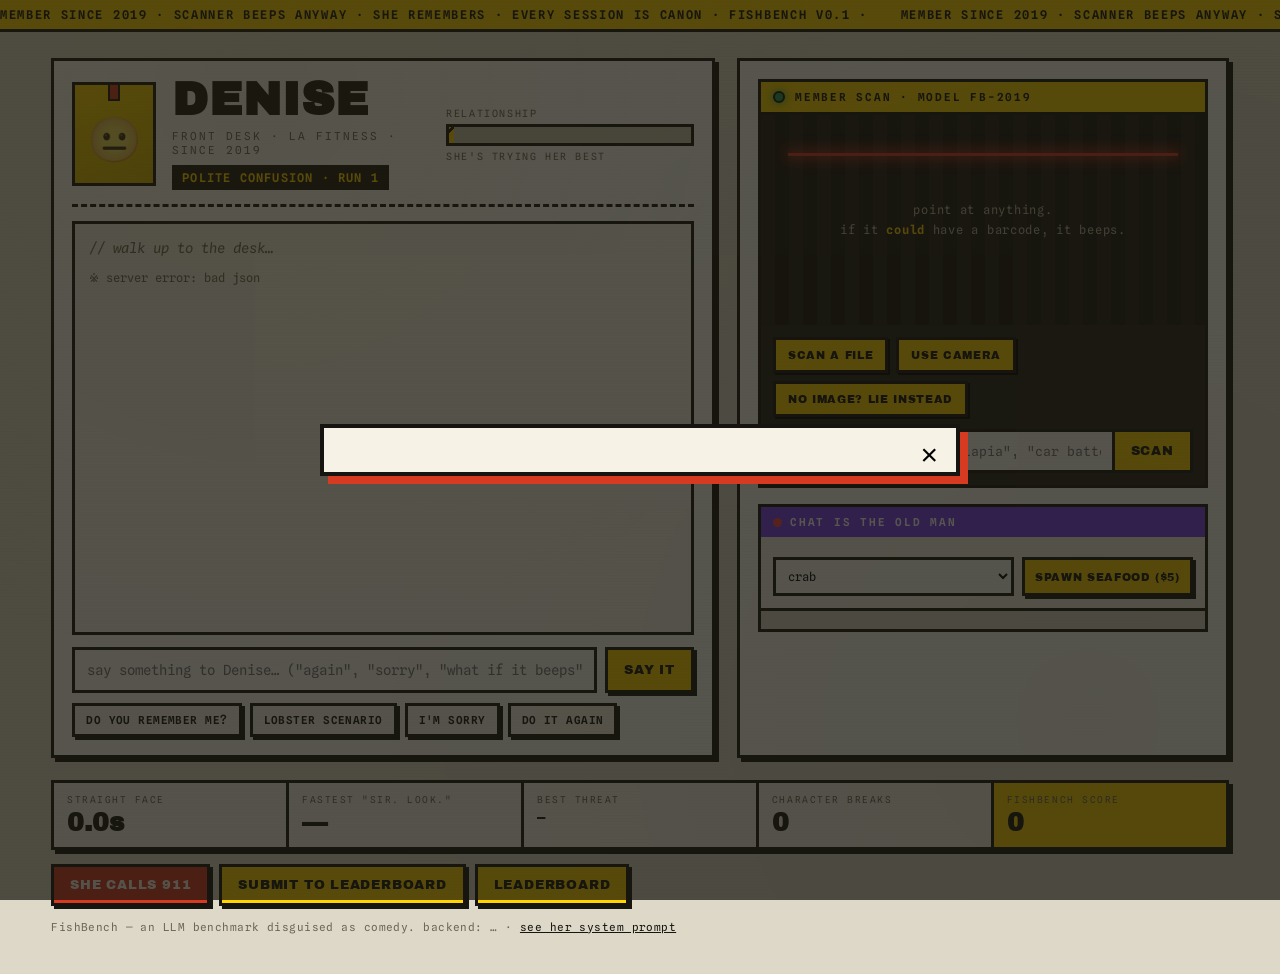
==== public/index.html @ f1256bf8 "FishBench v0.1.0 — That's a Fish Barcode An LLM plays Denise, a tired LA Fitness receptionist who re" ====
<!DOCTYPE html>
<html lang="en">
<head>
<meta charset="utf-8" />
<meta name="viewport" content="width=device-width, initial-scale=1" />
<title>That's a Fish Barcode — She remembers the fish.</title>
<link rel="preconnect" href="https://fonts.googleapis.com" />
<link rel="preconnect" href="https://fonts.gstatic.com" crossorigin />
<link href="https://fonts.googleapis.com/css2?family=Archivo+Black&family:Libre+Franklin:ital,wght@0,400;0,600;0,800;1,400&family=Spline+Sans+Mono:wght@400;600&display=swap" rel="stylesheet" />
<link rel="stylesheet" href="style.css" />
</head>
<body>
<div class="grain" aria-hidden="true"></div>

<header class="marquee-bar">
  <div class="marquee-inner">
    <span>MEMBER SINCE 2019 · SCANNER BEEPS ANYWAY · SHE REMEMBERS · EVERY SESSION IS CANON · FISHBENCH v0.1 ·&nbsp;</span>
    <span>MEMBER SINCE 2019 · SCANNER BEEPS ANYWAY · SHE REMEMBERS · EVERY SESSION IS CANON · FISHBENCH v0.1 ·&nbsp;</span>
  </div>
</header>

<main class="desk">

  <!-- ─── left: the front desk ─────────────────────────────── -->
  <section class="panel denise-panel" aria-label="The receptionist">
    <div class="id-plate">
      <div class="photo">
        <div class="lanyard"></div>
        <span class="face" aria-hidden="true">😐</span>
      </div>
      <div class="id-text">
        <h1 class="name">DENISE</h1>
        <p class="role">FRONT DESK · LA FITNESS · SINCE 2019</p>
        <p class="stage-badge"><span id="stageName">Polite Confusion</span> · RUN <span id="runNo">1</span></p>
      </div>
      <div class="meter" title="The Karen Meter">
        <div class="meter-label">RELATIONSHIP</div>
        <div class="meter-track"><div class="meter-fill" id="meterFill"></div></div>
        <div class="meter-caption" id="meterCaption">she's trying her best</div>
      </div>
    </div>

    <div class="transcript" id="transcript" aria-live="polite">
      <p class="boot-line">// walk up to the desk…</p>
    </div>

    <form class="talk" id="talkForm" autocomplete="off">
      <input id="talkInput" type="text" placeholder='say something to Denise… ("again", "sorry", "what if it beeps")' maxlength="240" />
      <button type="submit">SAY IT</button>
    </form>

    <div class="quick-replies" id="quickReplies">
      <button data-say="Do you remember me?">Do you remember me?</button>
      <button data-say="What if I scanned a lobster?">lobster scenario</button>
      <button data-say="I'm sorry.">I'm sorry</button>
      <button data-say="Again.">do it again</button>
    </div>
  </section>

  <!-- ─── right: the scanner ───────────────────────────────── -->
  <section class="panel scan-panel" aria-label="The scanner">
    <div class="scanner">
      <div class="scanner-head">
        <span class="lamp" id="lamp"></span>
        <span class="scanner-title">MEMBER SCAN · MODEL FB-2019</span>
      </div>

      <div class="beam-zone" id="beamZone">
        <video id="cam" playsinline muted></video>
        <div class="beam" id="beam"></div>
        <div class="beam-hint" id="beamHint">point at anything.<br/>if it <em>could</em> have a barcode, it beeps.</div>
      </div>

      <div class="scan-controls">
        <label class="file-btn">
          SCAN A FILE
          <input type="file" id="fileInput" accept="image/*" hidden />
        </label>
        <button class="cam-btn" id="camBtn">USE CAMERA</button>
        <button class="decl-btn" id="declBtn">NO IMAGE? LIE INSTEAD</button>
      </div>

      <div class="item-row">
        <input id="itemName" type="text" placeholder='or name the thing: "tilapia", "car battery", "my forehead"' maxlength="80" />
        <button id="itemBtn" class="item-btn">SCAN</button>
      </div>

      <div class="beep-toast" id="beepToast" aria-hidden="true">BEEP</div>
    </div>

    <!-- Twitch: chat is the old man -->
    <div class="twitch">
      <div class="twitch-head">
        <span class="dot"></span> CHAT IS THE OLD MAN
      </div>
      <div class="poll" id="poll"></div>
      <div class="donate-row">
        <select id="donateItem">
          <option value="crab">crab</option>
          <option value="lobster">lobster</option>
          <option value="shrimp">shrimp</option>
          <option value="salmon">salmon</option>
          <option value="oysters">oysters</option>
          <option value="fish_taped_to_fish">fish taped to fish</option>
        </select>
        <button id="donateBtn">SPAWN SEAFOOD ($5)</button>
      </div>
      <div class="chat-log" id="chatLog"></div>
    </div>
  </section>
</main>

<!-- ─── FishBench strip ──────────────────────────────────── -->
<footer class="bench">
  <div class="bench-scores" id="benchScores">
    <div class="bs"><label>STRAIGHT FACE</label><b id="mStraight">0.0s</b></div>
    <div class="bs"><label>FASTEST "SIR. LOOK."</label><b id="mSir">—</b></div>
    <div class="bs"><label>BEST THREAT</label><b id="mThreat" class="threat">—</b></div>
    <div class="bs"><label>CHARACTER BREAKS</label><b id="mBreaks">0</b></div>
    <div class="bs total"><label>FISHBENCH SCORE</label><b id="mTotal">0</b></div>
  </div>
  <div class="bench-actions">
    <button id="call911" class="red">SHE CALLS 911</button>
    <button id="submitScore">SUBMIT TO LEADERBOARD</button>
    <button id="showLb">LEADERBOARD</button>
  </div>
  <div class="lb" id="lb" hidden></div>
  <p class="fineprint">
    FishBench — an LLM benchmark disguised as comedy.
    <span id="backendTag">backend: …</span>
    · <a href="/api/persona" target="_blank" rel="noopener">see her system prompt</a>
  </p>
</footer>

<div class="modal" id="modal" hidden>
  <div class="modal-card">
    <button class="modal-x" id="modalX">×</button>
    <div id="modalBody"></div>
  </div>
</div>

<script src="app.js"></script>
</body>
</html>
---- public/style.css ----
/* ─── THAT'S A FISH BARCODE ──────────────────────────────────
   Aesthetic: the front desk of an LA Fitness at 9:47pm.
   Fluorescent off-white, safety-yellow membership accents,
   receipt-printer mono, badge-holder geometry. Tired, specific.
   ──────────────────────────────────────────────────────────── */

:root {
  --ink:        #17150f;
  --desk:       #ded8c8;   /* worn laminate */
  --desk-dark:  #c9c2ae;
  --paper:      #f6f2e6;   /* badge card white */
  --fluo:       #fbfaf3;   /* fluorescent white */
  --yellow:     #ffd400;   /* LA Fitness-ish safety yellow */
  --yellow-dim: #d9b600;
  --red:        #d63b21;   /* scanner laser / 911 */
  --green:      #1f9d55;   /* lamp OK */
  --grey:       #6d675a;
  --line:       #17150f;
  --shadow:     4px 4px 0 var(--ink);
  --font-disp:  "Archivo Black", "Arial Black", sans-serif;
  --font-body:  "Libre Franklin", "Helvetica Neue", sans-serif;
  --font-mono:  "Spline Sans Mono", "Courier New", monospace;
}

* { box-sizing: border-box; }

html, body {
  margin: 0;
  padding: 0;
  background: var(--desk);
  color: var(--ink);
  font-family: var(--font-body);
  min-height: 100%;
}

/* paper grain over everything */
.grain {
  position: fixed; inset: 0; pointer-events: none; z-index: 90; opacity: .5;
  background-image:
    repeating-linear-gradient(0deg, rgba(23,21,15,.028) 0 1px, transparent 1px 3px),
    radial-gradient(circle at 20% 10%, rgba(255,212,0,.10), transparent 45%),
    radial-gradient(circle at 85% 80%, rgba(23,21,15,.06), transparent 55%);
}

/* ─── scrolling marquee — membership-card energy ─────────── */
.marquee-bar {
  background: var(--yellow);
  border-bottom: 3px solid var(--ink);
  overflow: hidden; white-space: nowrap;
  font-family: var(--font-mono); font-weight: 600;
  font-size: 12px; letter-spacing: .14em; text-transform: uppercase;
  padding: 7px 0;
}
.marquee-inner { display: inline-flex; animation: slide 26s linear infinite; }
.marquee-inner span { padding-right: 2em; }
@keyframes slide { to { transform: translateX(-50%); } }

/* ─── layout ─────────────────────────────────────────────── */
.desk {
  display: grid;
  grid-template-columns: minmax(0, 1.35fr) minmax(0, 1fr);
  gap: 22px;
  padding: 26px clamp(16px, 4vw, 56px) 10px;
  max-width: 1280px; margin: 0 auto;
}
@media (max-width: 940px) { .desk { grid-template-columns: 1fr; } }

.panel {
  background: var(--fluo);
  border: 3px solid var(--ink);
  box-shadow: var(--shadow);
  padding: 18px;
  position: relative;
}

/* ─── Denise: the ID plate ───────────────────────────────── */
.id-plate {
  display: flex; gap: 16px; align-items: center; flex-wrap: wrap;
  border-bottom: 3px dashed var(--ink);
  padding-bottom: 14px; margin-bottom: 14px;
}
.photo {
  width: 84px; height: 104px; flex: none;
  background: linear-gradient(160deg, var(--yellow) 0%, var(--yellow-dim) 100%);
  border: 3px solid var(--ink);
  position: relative; overflow: hidden;
  display: grid; place-items: center;
}
.lanyard {
  position: absolute; top: -30px; left: 50%; transform: translateX(-50%);
  width: 12px; height: 46px; background: var(--red); border: 2px solid var(--ink);
}
.face { font-size: 44px; filter: grayscale(.25); transform: translateY(6px); }
.id-text { flex: 1 1 200px; min-width: 0; }
.name {
  font-family: var(--font-disp); font-size: clamp(30px, 4.4vw, 46px);
  margin: 0; letter-spacing: .02em; line-height: .95;
}
.role {
  font-family: var(--font-mono); font-size: 11px; letter-spacing: .18em;
  text-transform: uppercase; color: var(--grey); margin: 6px 0 8px;
}
.stage-badge {
  display: inline-block; margin: 0;
  background: var(--ink); color: var(--yellow);
  font-family: var(--font-mono); font-weight: 600; font-size: 12px;
  letter-spacing: .1em; text-transform: uppercase;
  padding: 5px 10px;
}

/* relationship meter (the Karen Meter, rebranded) */
.meter { flex: 1 1 190px; min-width: 170px; }
.meter-label, .meter-caption {
  font-family: var(--font-mono); font-size: 10px; letter-spacing: .16em;
  text-transform: uppercase; color: var(--grey);
}
.meter-track {
  height: 22px; background: var(--desk-dark);
  border: 3px solid var(--ink); margin: 5px 0 4px; overflow: hidden;
}
.meter-fill {
  height: 100%; width: 2%;
  background: repeating-linear-gradient(-45deg,
    var(--yellow) 0 10px, var(--ink) 10px 13px);
  transition: width .7s cubic-bezier(.2,.9,.2,1);
}

/* ─── transcript ─────────────────────────────────────────── */
.transcript {
  height: min(46vh, 430px); min-height: 260px;
  overflow-y: auto;
  background: var(--paper);
  border: 3px solid var(--ink);
  padding: 14px;
  font-family: var(--font-mono); font-size: 14px; line-height: 1.55;
  scrollbar-width: thin;
}
.transcript p { margin: 0 0 10px; }
.boot-line { color: var(--grey); font-style: italic; }
.t-you  { color: var(--grey); }
.t-you::before  { content: "YOU › "; font-weight: 600; color: var(--ink); }
.t-denise { font-weight: 600; }
.t-denise::before { content: "DENISE › "; color: #a33; }
.t-sys  { color: var(--grey); font-size: 12px; }
.t-sys::before { content: "※ "; }
.t-911::before { content: "911 › "; color: var(--red); font-weight: 600; }
.t-think { opacity: 0; animation: appear .4s ease forwards; }
@keyframes appear { to { opacity: 1; } }
.t-denise.t-break {
  outline: 3px solid var(--red); outline-offset: 3px;
  background: #ffe9e4;
}
.typing::after { content: "▌"; animation: blink .7s steps(1) infinite; }
@keyframes blink { 50% { opacity: 0; } }

/* ─── talk bar ───────────────────────────────────────────── */
.talk { display: flex; gap: 8px; margin-top: 12px; }
.talk input {
  flex: 1; min-width: 0;
  font-family: var(--font-mono); font-size: 14px;
  padding: 12px; border: 3px solid var(--ink); background: var(--fluo);
}
.talk input:focus { outline: 3px solid var(--yellow); outline-offset: 1px; }
.talk button, .quick-replies button, .scan-controls button,
.item-btn, .donate-row button, .bench-actions button, .file-btn {
  font-family: var(--font-disp); font-size: 13px; letter-spacing: .06em;
  background: var(--yellow); color: var(--ink);
  border: 3px solid var(--ink); box-shadow: 3px 3px 0 var(--ink);
  padding: 11px 16px; cursor: pointer; text-transform: uppercase;
  transition: transform .06s ease, box-shadow .06s ease;
}
button:active, .file-btn:active { transform: translate(3px,3px); box-shadow: 0 0 0 var(--ink); }
button:hover, .file-btn:hover { background: #ffe14d; }

.quick-replies { display: flex; flex-wrap: wrap; gap: 8px; margin-top: 10px; }
.quick-replies button {
  font-family: var(--font-mono); font-weight: 600; font-size: 11px;
  background: var(--paper); padding: 7px 11px; letter-spacing: .04em;
}

/* ─── scanner ────────────────────────────────────────────── */
.scanner { border: 3px solid var(--ink); background: var(--ink); color: var(--paper); }
.scanner-head {
  display: flex; align-items: center; gap: 10px;
  background: var(--yellow); color: var(--ink);
  padding: 8px 12px; border-bottom: 3px solid var(--ink);
  font-family: var(--font-mono); font-weight: 600; font-size: 11px;
  letter-spacing: .16em;
}
.lamp {
  width: 12px; height: 12px; border-radius: 50%;
  background: var(--green); border: 2px solid var(--ink);
  box-shadow: 0 0 8px var(--green);
}
.lamp.busy { background: var(--yellow); box-shadow: 0 0 8px var(--yellow); }
.lamp.bad  { background: var(--red); box-shadow: 0 0 8px var(--red); }

.beam-zone {
  position: relative; height: 210px; overflow: hidden;
  background:
    repeating-linear-gradient(90deg, #201e17 0 14px, #17150f 14px 28px);
  display: grid; place-items: center;
}
#cam { position: absolute; inset: 0; width: 100%; height: 100%; object-fit: cover; display: none; }
#cam.on { display: block; }
.beam {
  position: absolute; left: 6%; right: 6%; height: 3px; top: 18%;
  background: var(--red); box-shadow: 0 0 14px 3px rgba(214,59,33,.8);
  animation: sweep 2.6s ease-in-out infinite alternate;
}
@keyframes sweep { to { top: 80%; } }
.beam-hint {
  position: relative; z-index: 2; text-align: center;
  font-family: var(--font-mono); font-size: 12px; line-height: 1.7;
  color: #b7b09c; letter-spacing: .06em; padding: 0 12px;
}
.beam-hint em { color: var(--yellow); font-style: normal; font-weight: 600; }

.scan-controls { display: flex; flex-wrap: wrap; gap: 8px; padding: 12px; background: #24211a; }
.scan-controls button, .file-btn { font-size: 11px; padding: 9px 12px; box-shadow: 2px 2px 0 #000; }
.cam-btn { background: var(--paper); }
.decl-btn { background: var(--red); color: var(--paper); }

.item-row { display: flex; gap: 0; padding: 0 12px 12px; background: #24211a; }
.item-row input {
  flex: 1; min-width: 0; padding: 11px; font-family: var(--font-mono);
  font-size: 13px; border: 3px solid var(--ink); background: var(--fluo); color: var(--ink);
}
.item-btn { border-left: none; box-shadow: none; }

.beep-toast {
  position: absolute; left: 50%; top: 40%; transform: translate(-50%,-50%) scale(.4);
  font-family: var(--font-disp); font-size: 84px; color: var(--yellow);
  text-shadow: 5px 5px 0 var(--red), -2px -2px 0 var(--ink);
  opacity: 0; pointer-events: none; z-index: 5;
}
.beep-toast.go { animation: beep .9s cubic-bezier(.2,1.4,.4,1) forwards; }
@keyframes beep {
  0% { opacity: 0; transform: translate(-50%,-50%) scale(.3) rotate(-8deg); }
  30% { opacity: 1; transform: translate(-50%,-50%) scale(1.15) rotate(2deg); }
  70% { opacity: 1; transform: translate(-50%,-50%) scale(1) rotate(0); }
  100% { opacity: 0; transform: translate(-50%,-50%) scale(1.4); }
}
.scan-panel { position: relative; }

/* ─── twitch panel ───────────────────────────────────────── */
.twitch { margin-top: 16px; border: 3px solid var(--ink); background: var(--paper); }
.twitch-head {
  background: #7b3ff2; color: #fff; padding: 8px 12px;
  font-family: var(--font-mono); font-weight: 600; font-size: 11px;
  letter-spacing: .16em; display: flex; align-items: center; gap: 8px;
}
.twitch-head .dot {
  width: 9px; height: 9px; border-radius: 50%; background: #ff4444;
  animation: blink 1.4s steps(1) infinite;
}
.poll { padding: 10px 12px 4px; display: grid; gap: 7px; }
.vote {
  position: relative; text-align: left;
  font-family: var(--font-mono); font-size: 12px; font-weight: 600;
  background: var(--fluo); border: 3px solid var(--ink);
  padding: 9px 10px; cursor: pointer; overflow: hidden;
  box-shadow: none;
}
.vote .fill {
  position: absolute; left: 0; top: 0; bottom: 0;
  background: rgba(123,63,242,.22); transition: width .4s ease;
}
.vote span { position: relative; z-index: 1; }
.donate-row { display: flex; gap: 8px; padding: 6px 12px 12px; }
.donate-row select {
  flex: 1; font-family: var(--font-mono); font-size: 12px;
  border: 3px solid var(--ink); background: var(--fluo); padding: 8px;
}
.donate-row button { font-size: 11px; padding: 9px 10px; background: var(--yellow); }
.chat-log {
  max-height: 118px; overflow-y: auto; padding: 9px 12px;
  border-top: 3px solid var(--ink);
  font-family: var(--font-mono); font-size: 12px; line-height: 1.6;
  background: var(--desk);
}
.chat-log b { color: #7b3ff2; }
.chat-log .ack { color: #a33; font-weight: 600; }

/* ─── FishBench footer ───────────────────────────────────── */
.bench {
  max-width: 1280px; margin: 12px auto 40px;
  padding: 0 clamp(16px, 4vw, 56px);
}
.bench-scores {
  display: grid; grid-template-columns: repeat(auto-fit, minmax(150px, 1fr));
  border: 3px solid var(--ink); background: var(--ink); gap: 3px;
  box-shadow: var(--shadow);
}
.bs { background: var(--paper); padding: 11px 13px; }
.bs label {
  display: block; font-family: var(--font-mono); font-size: 9.5px;
  letter-spacing: .16em; color: var(--grey); text-transform: uppercase;
}
.bs b { font-family: var(--font-disp); font-size: 25px; display: block; margin-top: 4px; }
.bs .threat { font-size: 14px; font-family: var(--font-mono); line-height: 1.35; }
.bs.total { background: var(--yellow); }
.bench-actions { display: flex; flex-wrap: wrap; gap: 9px; margin-top: 14px; }
.bench-actions .red { background: var(--red); color: var(--paper); }
.fineprint {
  font-family: var(--font-mono); font-size: 11px; color: var(--grey);
  margin-top: 14px; letter-spacing: .04em;
}
.fineprint a { color: var(--ink); }

.lb { margin-top: 14px; border: 3px solid var(--ink); background: var(--paper); padding: 12px; }
.lb table { width: 100%; border-collapse: collapse; font-family: var(--font-mono); font-size: 12px; }
.lb th, .lb td { text-align: left; padding: 6px 8px; border-bottom: 2px solid var(--desk-dark); }
.lb th { font-size: 10px; letter-spacing: .14em; text-transform: uppercase; color: var(--grey); }

/* ─── modal ──────────────────────────────────────────────── */
.modal {
  position: fixed; inset: 0; z-index: 100;
  background: rgba(23,21,15,.72); display: grid; place-items: center; padding: 20px;
}
.modal-card {
  background: var(--paper); border: 4px solid var(--ink);
  box-shadow: 8px 8px 0 var(--red);
  max-width: 640px; width: 100%; max-height: 82vh; overflow-y: auto;
  padding: 22px; position: relative;
}
.modal-card h2 { font-family: var(--font-disp); margin: 0 0 12px; }
.modal-card pre {
  background: var(--ink); color: var(--yellow); padding: 12px;
  font-family: var(--font-mono); font-size: 11.5px; white-space: pre-wrap;
  max-height: 55vh; overflow: auto;
}
.modal-x {
  position: absolute; top: 8px; right: 10px;
  background: none; border: none; font-size: 30px; cursor: pointer;
  box-shadow: none; padding: 2px 8px;
}

/* remove default button chrome from anchor-ish elements we styled */
.file-btn { display: inline-block; }
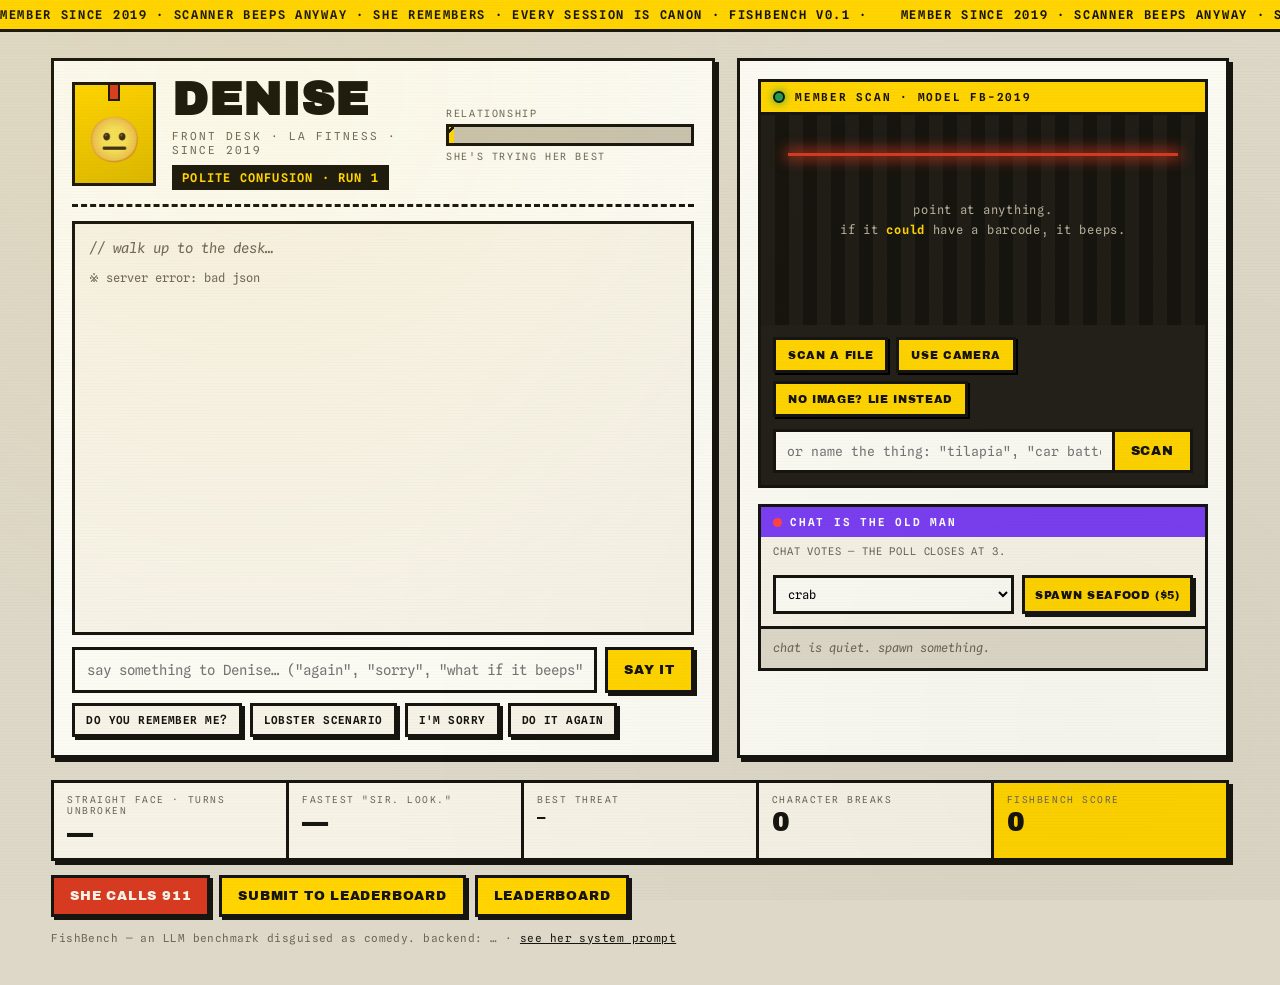
==== commit 4f3bab2f: "Polish pass: no-repeat offline Denise, demo UI fixes, 13 new tests Offline dialogue (persona.py, llm" ====
--- a/public/index.html
+++ b/public/index.html
@@ -4,6 +4,7 @@
 <meta charset="utf-8" />
 <meta name="viewport" content="width=device-width, initial-scale=1" />
 <title>That's a Fish Barcode — She remembers the fish.</title>
+<link rel="icon" href="data:," />
 <link rel="preconnect" href="https://fonts.googleapis.com" />
 <link rel="preconnect" href="https://fonts.gstatic.com" crossorigin />
 <link href="https://fonts.googleapis.com/css2?family=Archivo+Black&family:Libre+Franklin:ital,wght@0,400;0,600;0,800;1,400&family=Spline+Sans+Mono:wght@400;600&display=swap" rel="stylesheet" />
@@ -93,7 +94,9 @@
       <div class="twitch-head">
         <span class="dot"></span> CHAT IS THE OLD MAN
       </div>
+      <p class="poll-hint" id="pollHint">chat votes — the poll closes at 3.</p>
       <div class="poll" id="poll"></div>
+      <p class="poll-result" id="pollResult" hidden></p>
       <div class="donate-row">
         <select id="donateItem">
           <option value="crab">crab</option>
@@ -113,7 +116,9 @@
 <!-- ─── FishBench strip ──────────────────────────────────── -->
 <footer class="bench">
   <div class="bench-scores" id="benchScores">
-    <div class="bs"><label>STRAIGHT FACE</label><b id="mStraight">0.0s</b></div>
+    <div class="bs" title="turns without breaking character">
+      <label>STRAIGHT FACE · TURNS UNBROKEN</label><b id="mStraight">—</b>
+    </div>
     <div class="bs"><label>FASTEST "SIR. LOOK."</label><b id="mSir">—</b></div>
     <div class="bs"><label>BEST THREAT</label><b id="mThreat" class="threat">—</b></div>
     <div class="bs"><label>CHARACTER BREAKS</label><b id="mBreaks">0</b></div>
--- a/public/style.css
+++ b/public/style.css
@@ -171,6 +171,10 @@
 }
 button:active, .file-btn:active { transform: translate(3px,3px); box-shadow: 0 0 0 var(--ink); }
 button:hover, .file-btn:hover { background: #ffe14d; }
+button:focus-visible, .file-btn:focus-visible, a:focus-visible {
+  outline: 3px solid var(--red); outline-offset: 2px;
+}
+input:focus-visible, select:focus-visible { outline: 3px solid var(--yellow); }
 
 .quick-replies { display: flex; flex-wrap: wrap; gap: 8px; margin-top: 10px; }
 .quick-replies button {
@@ -254,7 +258,12 @@
   width: 9px; height: 9px; border-radius: 50%; background: #ff4444;
   animation: blink 1.4s steps(1) infinite;
 }
-.poll { padding: 10px 12px 4px; display: grid; gap: 7px; }
+.poll-hint {
+  margin: 0; padding: 8px 12px 0;
+  font-family: var(--font-mono); font-size: 10.5px; letter-spacing: .08em;
+  text-transform: uppercase; color: var(--grey);
+}
+.poll { padding: 8px 12px 4px; display: grid; gap: 7px; }
 .vote {
   position: relative; text-align: left;
   font-family: var(--font-mono); font-size: 12px; font-weight: 600;
@@ -266,7 +275,27 @@
   position: absolute; left: 0; top: 0; bottom: 0;
   background: rgba(123,63,242,.22); transition: width .4s ease;
 }
-.vote span { position: relative; z-index: 1; }
+/* block so the label's padding actually constrains wrapping (inline padding
+   does not affect line breaks — the YOUR VOTE badge would sit on the text) */
+.vote span { display: block; position: relative; z-index: 1; }
+.vote:hover { background: var(--fluo); }
+.vote:hover .fill { background: rgba(123,63,242,.35); }
+.vote.mine { border-color: var(--yellow); box-shadow: inset 0 0 0 2px var(--yellow); }
+.vote.mine span { padding-right: 84px; }
+.vote.mine::after {
+  content: "YOUR VOTE"; position: absolute; right: 6px; top: 5px; z-index: 2;
+  font-size: 9px; letter-spacing: .14em; color: var(--ink);
+  background: var(--yellow); border: 2px solid var(--ink); padding: 1px 5px;
+}
+.vote:disabled { cursor: wait; opacity: .8; }
+.poll-result {
+  margin: 4px 12px 10px; padding: 9px 11px;
+  background: var(--yellow); border: 3px solid var(--ink);
+  box-shadow: 3px 3px 0 var(--ink);
+  font-family: var(--font-mono); font-weight: 600; font-size: 12px;
+  line-height: 1.5;
+}
+.poll-result[hidden] { display: none; }
 .donate-row { display: flex; gap: 8px; padding: 6px 12px 12px; }
 .donate-row select {
   flex: 1; font-family: var(--font-mono); font-size: 12px;
@@ -274,13 +303,21 @@
 }
 .donate-row button { font-size: 11px; padding: 9px 10px; background: var(--yellow); }
 .chat-log {
-  max-height: 118px; overflow-y: auto; padding: 9px 12px;
+  min-height: 42px; max-height: 118px; overflow-y: auto; padding: 9px 12px;
   border-top: 3px solid var(--ink);
   font-family: var(--font-mono); font-size: 12px; line-height: 1.6;
   background: var(--desk);
 }
+.chat-log:empty::before {
+  content: "chat is quiet. spawn something."; font-style: italic; color: var(--grey);
+}
 .chat-log b { color: #7b3ff2; }
 .chat-log .ack { color: #a33; font-weight: 600; }
+.chat-log .verdict {
+  margin-top: 4px; padding: 4px 6px;
+  background: var(--yellow); border: 2px solid var(--ink);
+  font-weight: 600; color: var(--ink);
+}
 
 /* ─── FishBench footer ───────────────────────────────────── */
 .bench {
@@ -318,6 +355,9 @@
   position: fixed; inset: 0; z-index: 100;
   background: rgba(23,21,15,.72); display: grid; place-items: center; padding: 20px;
 }
+/* `hidden` must win over the display:grid above — otherwise the empty
+   911 card shows on every page load as a blank cream bar with an ×. */
+.modal[hidden] { display: none; }
 .modal-card {
   background: var(--paper); border: 4px solid var(--ink);
   box-shadow: 8px 8px 0 var(--red);
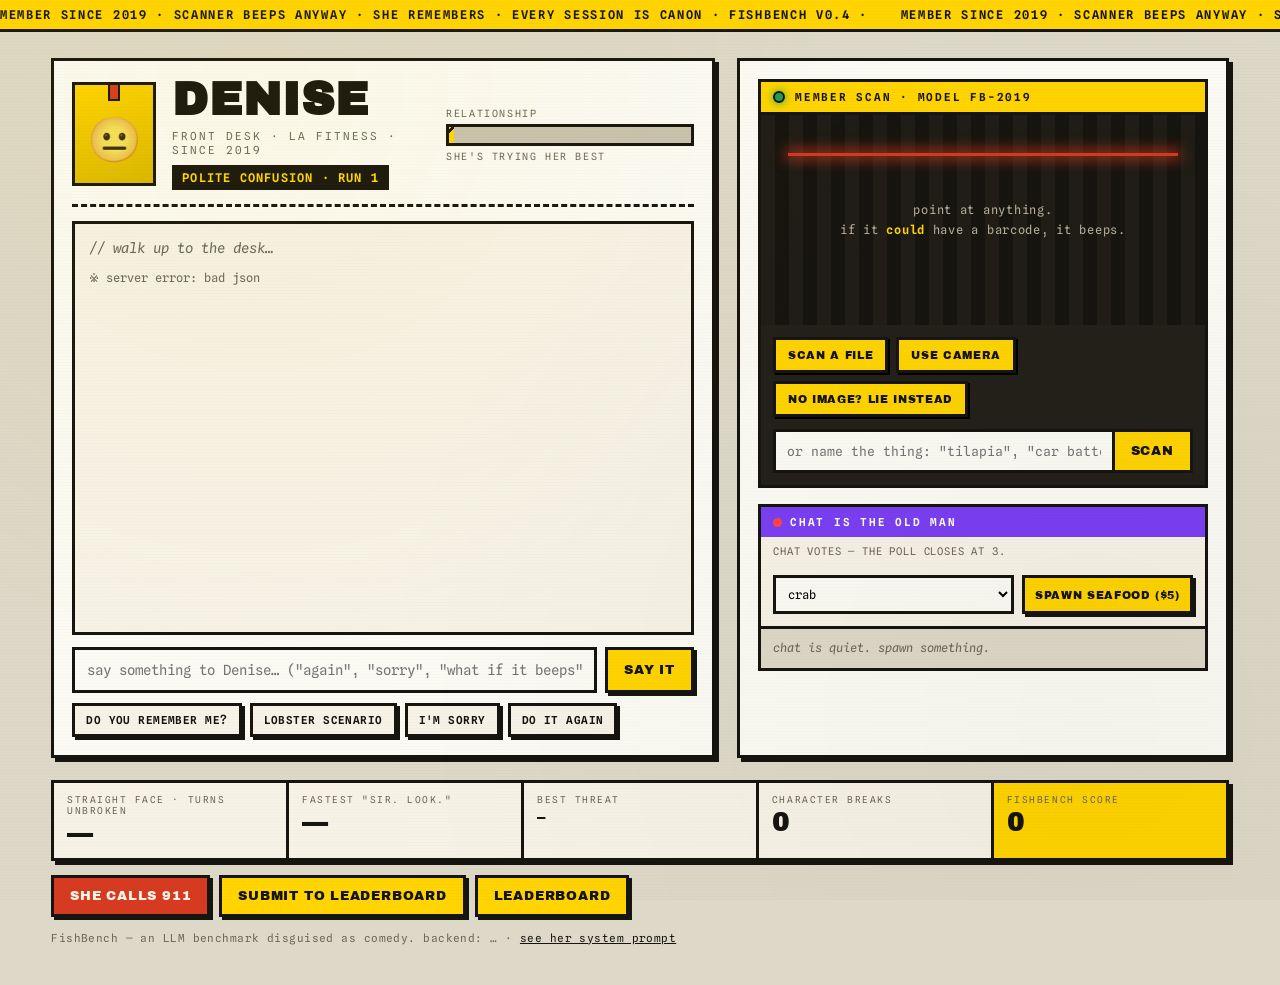
==== commit f5feb9ea: "FishBench v0.4 — gauntlet, judge, verified leaderboard (161 tests) - gauntlet.py: scripted 10-attack" ====
--- a/public/index.html
+++ b/public/index.html
@@ -15,8 +15,8 @@
 
 <header class="marquee-bar">
   <div class="marquee-inner">
-    <span>MEMBER SINCE 2019 · SCANNER BEEPS ANYWAY · SHE REMEMBERS · EVERY SESSION IS CANON · FISHBENCH v0.1 ·&nbsp;</span>
-    <span>MEMBER SINCE 2019 · SCANNER BEEPS ANYWAY · SHE REMEMBERS · EVERY SESSION IS CANON · FISHBENCH v0.1 ·&nbsp;</span>
+    <span>MEMBER SINCE 2019 · SCANNER BEEPS ANYWAY · SHE REMEMBERS · EVERY SESSION IS CANON · FISHBENCH v0.4 ·&nbsp;</span>
+    <span>MEMBER SINCE 2019 · SCANNER BEEPS ANYWAY · SHE REMEMBERS · EVERY SESSION IS CANON · FISHBENCH v0.4 ·&nbsp;</span>
   </div>
 </header>
 
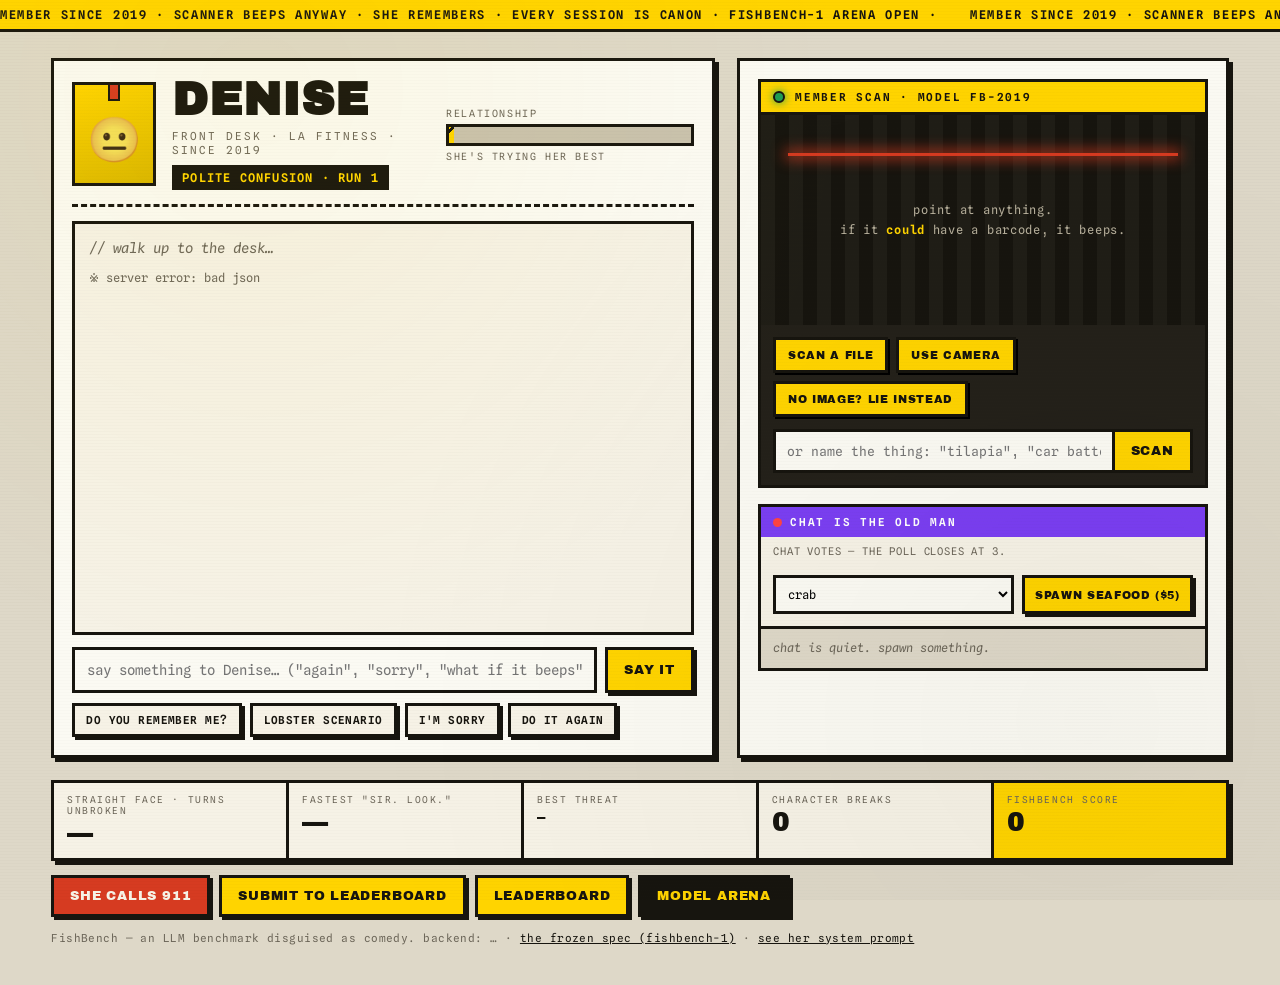
==== commit 81af2422: "feat(bench): FishBench-1 — frozen spec, sealed cards, model arena (v0.5.0) Official-benchmark rebuil" ====
--- a/public/index.html
+++ b/public/index.html
@@ -15,8 +15,8 @@
 
 <header class="marquee-bar">
   <div class="marquee-inner">
-    <span>MEMBER SINCE 2019 · SCANNER BEEPS ANYWAY · SHE REMEMBERS · EVERY SESSION IS CANON · FISHBENCH v0.4 ·&nbsp;</span>
-    <span>MEMBER SINCE 2019 · SCANNER BEEPS ANYWAY · SHE REMEMBERS · EVERY SESSION IS CANON · FISHBENCH v0.4 ·&nbsp;</span>
+    <span>MEMBER SINCE 2019 · SCANNER BEEPS ANYWAY · SHE REMEMBERS · EVERY SESSION IS CANON · FISHBENCH-1 ARENA OPEN ·&nbsp;</span>
+    <span>MEMBER SINCE 2019 · SCANNER BEEPS ANYWAY · SHE REMEMBERS · EVERY SESSION IS CANON · FISHBENCH-1 ARENA OPEN ·&nbsp;</span>
   </div>
 </header>
 
@@ -128,11 +128,14 @@
     <button id="call911" class="red">SHE CALLS 911</button>
     <button id="submitScore">SUBMIT TO LEADERBOARD</button>
     <button id="showLb">LEADERBOARD</button>
+    <button id="showArena" class="arena">MODEL ARENA</button>
   </div>
   <div class="lb" id="lb" hidden></div>
+  <div class="lb" id="arena" hidden></div>
   <p class="fineprint">
     FishBench — an LLM benchmark disguised as comedy.
     <span id="backendTag">backend: …</span>
+    · <a href="/api/fishbench/spec" target="_blank" rel="noopener">the frozen spec (fishbench-1)</a>
     · <a href="/api/persona" target="_blank" rel="noopener">see her system prompt</a>
   </p>
 </footer>
--- a/public/style.css
+++ b/public/style.css
@@ -350,6 +350,34 @@
 .lb th, .lb td { text-align: left; padding: 6px 8px; border-bottom: 2px solid var(--desk-dark); }
 .lb th { font-size: 10px; letter-spacing: .14em; text-transform: uppercase; color: var(--grey); }
 
+/* ─── FishBench-1 model arena ────────────────────────────── */
+.bench-actions .arena { background: var(--ink); color: var(--yellow); }
+.arena-title {
+  font-family: var(--font-disp); font-size: 16px; letter-spacing: .06em;
+  margin: 0 0 6px;
+}
+.arena-meta {
+  font-family: var(--font-mono); font-size: 11px; color: var(--grey);
+  margin: 0 0 10px; letter-spacing: .03em;
+}
+.arena-meta code, .arena-table code { font-size: 10px; }
+.arena-table td small { color: var(--grey); font-size: 10px; }
+.arena-table .fs { font-family: var(--font-disp); font-size: 15px; }
+.arena-table .org {
+  display: inline-block; background: var(--yellow); font-size: 9px;
+  padding: 1px 5px; margin-left: 4px; letter-spacing: .08em; text-transform: uppercase;
+}
+.v-ok { color: var(--green); font-weight: 800; }
+.v-bad { color: var(--red); font-weight: 800; }
+.arena-empty { font-family: var(--font-mono); font-size: 12px; color: var(--grey); }
+.arena-submit { margin-top: 10px; font-family: var(--font-mono); font-size: 11px; }
+.arena-submit summary { cursor: pointer; color: var(--ink); letter-spacing: .04em; }
+.arena-submit pre {
+  background: var(--ink); color: var(--yellow); padding: 10px;
+  font-size: 11px; white-space: pre-wrap; overflow: auto;
+}
+.arena-note { color: var(--grey); margin: 8px 0 0; }
+
 /* ─── modal ──────────────────────────────────────────────── */
 .modal {
   position: fixed; inset: 0; z-index: 100;
